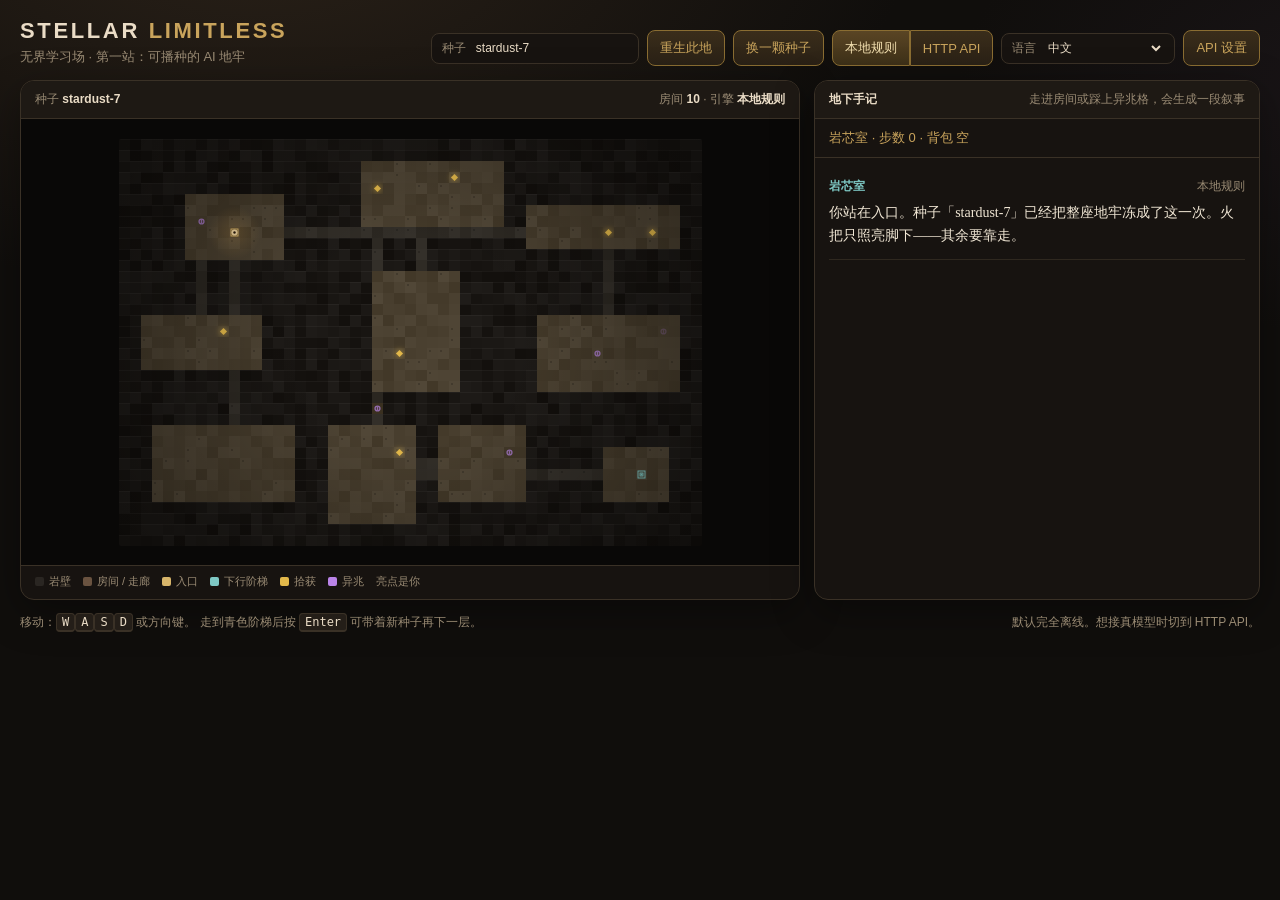
==== index.html @ 94a8e82c "[demo] AI roguelike dungeon generator Seedable BSP rooms+corridors, keyboard exploration, and a loca" ====
<!DOCTYPE html>
<html lang="zh-CN">
<head>
  <meta charset="UTF-8">
  <meta name="viewport" content="width=device-width, initial-scale=1.0">
  <title>星尘地牢 · Stellar Dungeon</title>
  <link rel="stylesheet" href="css/style.css">
</head>
<body>
  <div class="app">
    <header class="top">
      <div class="brand">
        <h1>STELLAR <span>LIMITLESS</span></h1>
        <p>无界学习场 · 第一站：可播种的 AI 地牢</p>
      </div>
      <div class="controls">
        <label class="field">种子
          <input id="seed" type="text" spellcheck="false" autocomplete="off" value="stardust-7">
        </label>
        <button id="regen" type="button">重生此地</button>
        <button id="random-seed" type="button">换一颗种子</button>
        <div class="mode-switch" role="group" aria-label="叙事引擎">
          <button type="button" data-mode="local">本地规则</button>
          <button type="button" data-mode="api">HTTP API</button>
        </div>
        <label class="field">语言
          <select id="lang">
            <option value="zh">中文</option>
            <option value="en">English</option>
            <option value="mix">中英对照</option>
          </select>
        </label>
        <button id="toggle-api" type="button">API 设置</button>
      </div>
    </header>

    <section id="api-panel" hidden>
      <p class="hint">OpenAI 兼容接口：填 Base URL、密钥、模型名。只存在你的浏览器 localStorage，仓库里不会出现密钥。失败时自动回退本地规则引擎。</p>
      <div class="api-grid">
        <label>Base URL
          <input id="api-url" type="url" placeholder="https://api.openai.com/v1">
        </label>
        <label>模型
          <input id="api-model" type="text" placeholder="gpt-4o-mini">
        </label>
        <label style="grid-column: 1 / -1;">API Key
          <input id="api-key" type="password" autocomplete="off" placeholder="sk-… 不会被提交到 git">
        </label>
      </div>
      <div class="api-actions">
        <button id="save-api" type="button">保存到本机</button>
        <span id="api-saved"></span>
      </div>
    </section>

    <main class="stage">
      <section class="map-panel">
        <div class="map-head">
          <span>种子 <strong id="seed-echo">stardust-7</strong></span>
          <span>房间 <strong id="room-count">0</strong> · 引擎 <strong id="engine-label">本地规则</strong></span>
        </div>
        <div class="canvas-wrap">
          <canvas id="dungeon" tabindex="0" aria-label="地牢地图"></canvas>
        </div>
        <div class="legend">
          <span><i class="swatch wall"></i>岩壁</span>
          <span><i class="swatch floor"></i>房间 / 走廊</span>
          <span><i class="swatch enter"></i>入口</span>
          <span><i class="swatch exit"></i>下行阶梯</span>
          <span><i class="swatch item"></i>拾获</span>
          <span><i class="swatch event"></i>异兆</span>
          <span>亮点是你</span>
        </div>
      </section>

      <aside class="story-panel">
        <div class="story-head">
          <strong>地下手记</strong>
          <span>走进房间或踩上异兆格，会生成一段叙事</span>
        </div>
        <div id="status">入口</div>
        <div id="log" aria-live="polite"></div>
      </aside>
    </main>

    <footer class="foot">
      <div>
        移动：<kbd>W</kbd><kbd>A</kbd><kbd>S</kbd><kbd>D</kbd> 或方向键。
        走到青色阶梯后按 <kbd>Enter</kbd> 可带着新种子再下一层。
      </div>
      <div>默认完全离线。想接真模型时切到 HTTP API。</div>
    </footer>
  </div>

  <!-- 不用 ES module：file:// 直接打开就不会被浏览器的跨源规则拦住。 -->
  <script src="js/rng.js"></script>
  <script src="js/dungeon.js"></script>
  <script src="js/llm.js"></script>
  <script src="js/events.js"></script>
  <script src="js/game.js"></script>
</body>
</html>
---- css/style.css ----
:root {
  --bg: #100e0c;
  --panel: #171310;
  --panel-2: #1e1914;
  --ink: #eadcc6;
  --muted: #9a8b74;
  --line: #3a3126;
  --gold: #c9a45c;
  --gold-dim: #8a6d32;
  --teal: #7ec8c4;
  --danger: #c47a62;
  --shadow: 0 12px 40px rgba(0, 0, 0, 0.35);
  font-family: "Segoe UI", "PingFang SC", "Hiragino Sans GB", "Noto Sans SC", "Microsoft YaHei", sans-serif;
}

* { box-sizing: border-box; }
html, body { height: 100%; }
body {
  margin: 0;
  color: var(--ink);
  background:
    radial-gradient(1200px 700px at 20% -10%, #2a2118 0%, transparent 55%),
    radial-gradient(900px 500px at 110% 10%, #1a1518 0%, transparent 50%),
    var(--bg);
}

.app {
  min-height: 100%;
  max-width: 1280px;
  margin: 0 auto;
  padding: 18px 20px 24px;
  display: grid;
  grid-template-rows: auto auto 1fr auto;
  gap: 14px;
}

.top {
  display: flex;
  justify-content: space-between;
  align-items: flex-end;
  gap: 16px;
  flex-wrap: wrap;
}

.brand h1 {
  margin: 0;
  font-size: 22px;
  letter-spacing: 0.12em;
  font-weight: 650;
}
.brand h1 span { color: var(--gold); }
.brand p {
  margin: 4px 0 0;
  color: var(--muted);
  font-size: 13px;
}

.controls {
  display: flex;
  flex-wrap: wrap;
  gap: 8px;
  align-items: center;
}

label.field {
  display: flex;
  align-items: center;
  gap: 8px;
  background: var(--panel);
  border: 1px solid var(--line);
  padding: 6px 10px;
  border-radius: 8px;
  font-size: 12px;
  color: var(--muted);
}
label.field input, label.field select {
  background: transparent;
  border: 0;
  color: var(--ink);
  font: inherit;
  outline: none;
  min-width: 120px;
}

button, .btn {
  appearance: none;
  border: 1px solid var(--gold-dim);
  background: linear-gradient(#3a2d1a, #2a2116);
  color: var(--gold);
  padding: 8px 12px;
  border-radius: 8px;
  cursor: pointer;
  font: inherit;
  font-size: 13px;
}
button:hover { filter: brightness(1.08); }
button.is-on {
  background: linear-gradient(#5a4524, #3d3018);
  color: #f3e0b0;
}

.mode-switch { display: flex; gap: 0; }
.mode-switch button {
  border-radius: 0;
}
.mode-switch button:first-child { border-radius: 8px 0 0 8px; }
.mode-switch button:last-child { border-radius: 0 8px 8px 0; }

.stage {
  display: grid;
  grid-template-columns: minmax(0, 1.4fr) minmax(280px, 0.8fr);
  gap: 14px;
  min-height: 520px;
}

.map-panel, .story-panel {
  background: var(--panel);
  border: 1px solid var(--line);
  border-radius: 14px;
  box-shadow: var(--shadow);
  overflow: hidden;
  display: flex;
  flex-direction: column;
}

.map-head, .story-head {
  display: flex;
  justify-content: space-between;
  gap: 8px;
  padding: 10px 14px;
  border-bottom: 1px solid var(--line);
  color: var(--muted);
  font-size: 12px;
  background: var(--panel-2);
}
.map-head strong, .story-head strong { color: var(--ink); font-weight: 600; }

.canvas-wrap {
  flex: 1;
  display: flex;
  align-items: center;
  justify-content: center;
  background: #090807;
  min-height: 420px;
}
canvas#dungeon {
  image-rendering: pixelated;
  border-radius: 2px;
}

.legend {
  display: flex;
  flex-wrap: wrap;
  gap: 12px;
  padding: 8px 14px 10px;
  color: var(--muted);
  font-size: 11px;
  border-top: 1px solid var(--line);
}
.swatch {
  display: inline-block;
  width: 9px;
  height: 9px;
  border-radius: 2px;
  margin-right: 5px;
  vertical-align: -1px;
}
.swatch.wall { background: #2a2622; }
.swatch.floor { background: #6a5340; }
.swatch.enter { background: #d7b56a; }
.swatch.exit { background: #7ec8c4; }
.swatch.item { background: #e2b84a; }
.swatch.event { background: #ba84e8; }

.story-panel { min-height: 0; }
#status {
  padding: 10px 14px;
  font-size: 13px;
  color: var(--gold);
  border-bottom: 1px solid var(--line);
}
#log {
  flex: 1;
  overflow: auto;
  padding: 10px 14px 16px;
}
.log-entry {
  padding: 10px 0 12px;
  border-bottom: 1px solid rgba(58, 49, 38, 0.7);
}
.log-entry header {
  display: flex;
  justify-content: space-between;
  gap: 8px;
  font-size: 12px;
  margin-bottom: 6px;
}
.log-entry header strong { color: var(--teal); }
.log-meta { color: var(--muted); }
.log-entry p {
  margin: 0;
  font-family: Georgia, "Songti SC", "Noto Serif SC", serif;
  font-size: 14px;
  line-height: 1.65;
  color: #f0e6d4;
  white-space: pre-wrap;
}

#api-panel {
  background: var(--panel);
  border: 1px dashed var(--gold-dim);
  border-radius: 12px;
  padding: 12px 14px;
}
#api-panel[hidden] { display: none !important; }
.api-grid {
  display: grid;
  grid-template-columns: 1fr 1fr;
  gap: 8px;
}
.api-grid label {
  display: flex;
  flex-direction: column;
  gap: 4px;
  font-size: 11px;
  color: var(--muted);
}
.api-grid input {
  background: #0f0d0b;
  border: 1px solid var(--line);
  color: var(--ink);
  padding: 7px 8px;
  border-radius: 6px;
  font: inherit;
}
.api-actions {
  display: flex;
  align-items: center;
  gap: 10px;
  margin-top: 8px;
}
.hint { color: var(--muted); font-size: 12px; margin: 0 0 8px; }
#api-saved { color: var(--teal); font-size: 12px; }

.foot {
  display: flex;
  justify-content: space-between;
  gap: 12px;
  flex-wrap: wrap;
  color: var(--muted);
  font-size: 12px;
}
.foot kbd {
  background: #241e18;
  border: 1px solid var(--line);
  border-bottom-width: 2px;
  padding: 1px 5px;
  border-radius: 4px;
  color: var(--ink);
}

@media (max-width: 920px) {
  .stage { grid-template-columns: 1fr; }
  .canvas-wrap { min-height: 360px; }
}
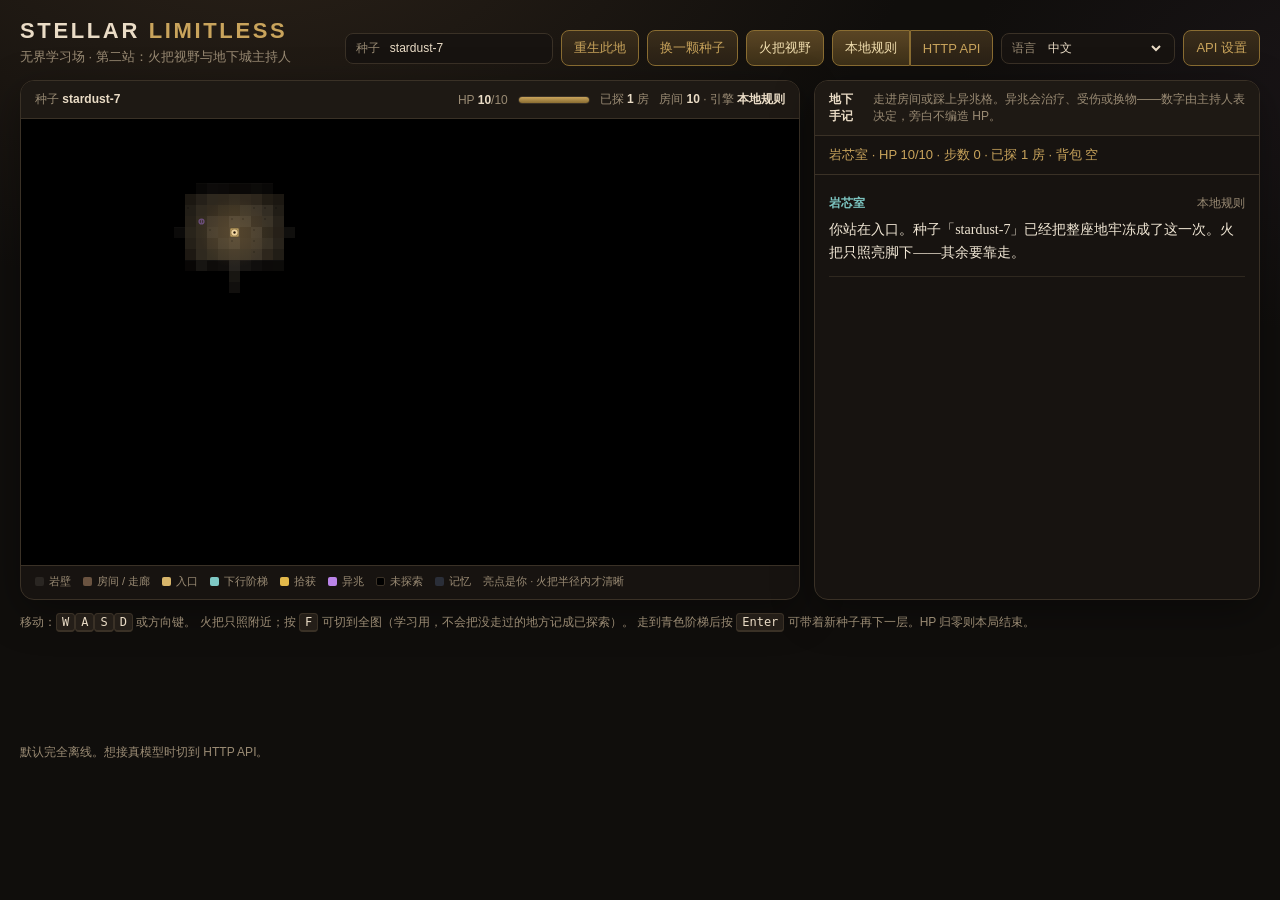
==== commit 0f57bcf3: "[demo] FOV fog and dungeon GM Add torch-radius fog-of-war, HP/inventory runtime state, and a constra" ====
--- a/index.html
+++ b/index.html
@@ -11,7 +11,7 @@
     <header class="top">
       <div class="brand">
         <h1>STELLAR <span>LIMITLESS</span></h1>
-        <p>无界学习场 · 第一站：可播种的 AI 地牢</p>
+        <p>无界学习场 · 第二站：火把视野与地下城主持人</p>
       </div>
       <div class="controls">
         <label class="field">种子
@@ -19,6 +19,7 @@
         </label>
         <button id="regen" type="button">重生此地</button>
         <button id="random-seed" type="button">换一颗种子</button>
+        <button id="toggle-fov" type="button" class="is-on" title="默认：只看见火把半径。点此显示全图（学习/调试）。">火把视野</button>
         <div class="mode-switch" role="group" aria-label="叙事引擎">
           <button type="button" data-mode="local">本地规则</button>
           <button type="button" data-mode="api">HTTP API</button>
@@ -57,10 +58,16 @@
       <section class="map-panel">
         <div class="map-head">
           <span>种子 <strong id="seed-echo">stardust-7</strong></span>
-          <span>房间 <strong id="room-count">0</strong> · 引擎 <strong id="engine-label">本地规则</strong></span>
+          <span class="vitals">
+            <span>HP <strong id="hp-num">10</strong>/10</span>
+            <span class="hp-bar" aria-hidden="true"><i id="hp-fill"></i></span>
+            <span>已探 <strong id="visited-count">0</strong> 房</span>
+            <span>房间 <strong id="room-count">0</strong> · 引擎 <strong id="engine-label">本地规则</strong></span>
+          </span>
         </div>
         <div class="canvas-wrap">
           <canvas id="dungeon" tabindex="0" aria-label="地牢地图"></canvas>
+          <div id="run-banner" class="run-banner" hidden></div>
         </div>
         <div class="legend">
           <span><i class="swatch wall"></i>岩壁</span>
@@ -69,14 +76,16 @@
           <span><i class="swatch exit"></i>下行阶梯</span>
           <span><i class="swatch item"></i>拾获</span>
           <span><i class="swatch event"></i>异兆</span>
-          <span>亮点是你</span>
+          <span><i class="swatch unseen"></i>未探索</span>
+          <span><i class="swatch memory"></i>记忆</span>
+          <span>亮点是你 · 火把半径内才清晰</span>
         </div>
       </section>
 
       <aside class="story-panel">
         <div class="story-head">
           <strong>地下手记</strong>
-          <span>走进房间或踩上异兆格，会生成一段叙事</span>
+          <span>走进房间或踩上异兆格。异兆会治疗、受伤或换物——数字由主持人表决定，旁白不编造 HP。</span>
         </div>
         <div id="status">入口</div>
         <div id="log" aria-live="polite"></div>
@@ -86,7 +95,8 @@
     <footer class="foot">
       <div>
         移动：<kbd>W</kbd><kbd>A</kbd><kbd>S</kbd><kbd>D</kbd> 或方向键。
-        走到青色阶梯后按 <kbd>Enter</kbd> 可带着新种子再下一层。
+        火把只照附近；按 <kbd>F</kbd> 可切到全图（学习用，不会把没走过的地方记成已探索）。
+        走到青色阶梯后按 <kbd>Enter</kbd> 可带着新种子再下一层。HP 归零则本局结束。
       </div>
       <div>默认完全离线。想接真模型时切到 HTTP API。</div>
     </footer>
@@ -95,7 +105,9 @@
   <!-- 不用 ES module：file:// 直接打开就不会被浏览器的跨源规则拦住。 -->
   <script src="js/rng.js"></script>
   <script src="js/dungeon.js"></script>
+  <script src="js/fov.js"></script>
   <script src="js/llm.js"></script>
+  <script src="js/gm.js"></script>
   <script src="js/events.js"></script>
   <script src="js/game.js"></script>
 </body>
--- a/css/style.css
+++ b/css/style.css
@@ -140,8 +140,9 @@
   display: flex;
   align-items: center;
   justify-content: center;
-  background: #090807;
+  background: #000000;
   min-height: 420px;
+  position: relative;
 }
 canvas#dungeon {
   image-rendering: pixelated;
@@ -171,6 +172,52 @@
 .swatch.exit { background: #7ec8c4; }
 .swatch.item { background: #e2b84a; }
 .swatch.event { background: #ba84e8; }
+.swatch.unseen { background: #000; border: 1px solid #3a3126; }
+.swatch.memory { background: #2a2e38; }
+
+.vitals {
+  display: flex;
+  flex-wrap: wrap;
+  gap: 10px;
+  align-items: center;
+  justify-content: flex-end;
+}
+.hp-bar {
+  width: 72px;
+  height: 8px;
+  background: #2a1c14;
+  border: 1px solid var(--line);
+  border-radius: 4px;
+  overflow: hidden;
+  display: inline-block;
+  vertical-align: middle;
+}
+.hp-bar i {
+  display: block;
+  height: 100%;
+  width: 100%;
+  background: linear-gradient(#c9a45c, #8a6d32);
+}
+.hp-bar i.is-ok { background: linear-gradient(#c9a45c, #8a6d32); }
+.hp-bar i.is-low { background: linear-gradient(#c47a62, #6a2018); }
+
+.run-banner {
+  position: absolute;
+  left: 50%;
+  top: 50%;
+  transform: translate(-50%, -50%);
+  background: rgba(20, 10, 8, 0.92);
+  border: 1px solid var(--danger);
+  color: #f0d0c4;
+  padding: 12px 16px;
+  border-radius: 10px;
+  font-size: 14px;
+  pointer-events: none;
+  max-width: 80%;
+  text-align: center;
+}
+.run-banner[hidden] { display: none !important; }
+.run-banner.is-dead { box-shadow: 0 0 24px rgba(196, 122, 98, 0.25); }
 
 .story-panel { min-height: 0; }
 #status {
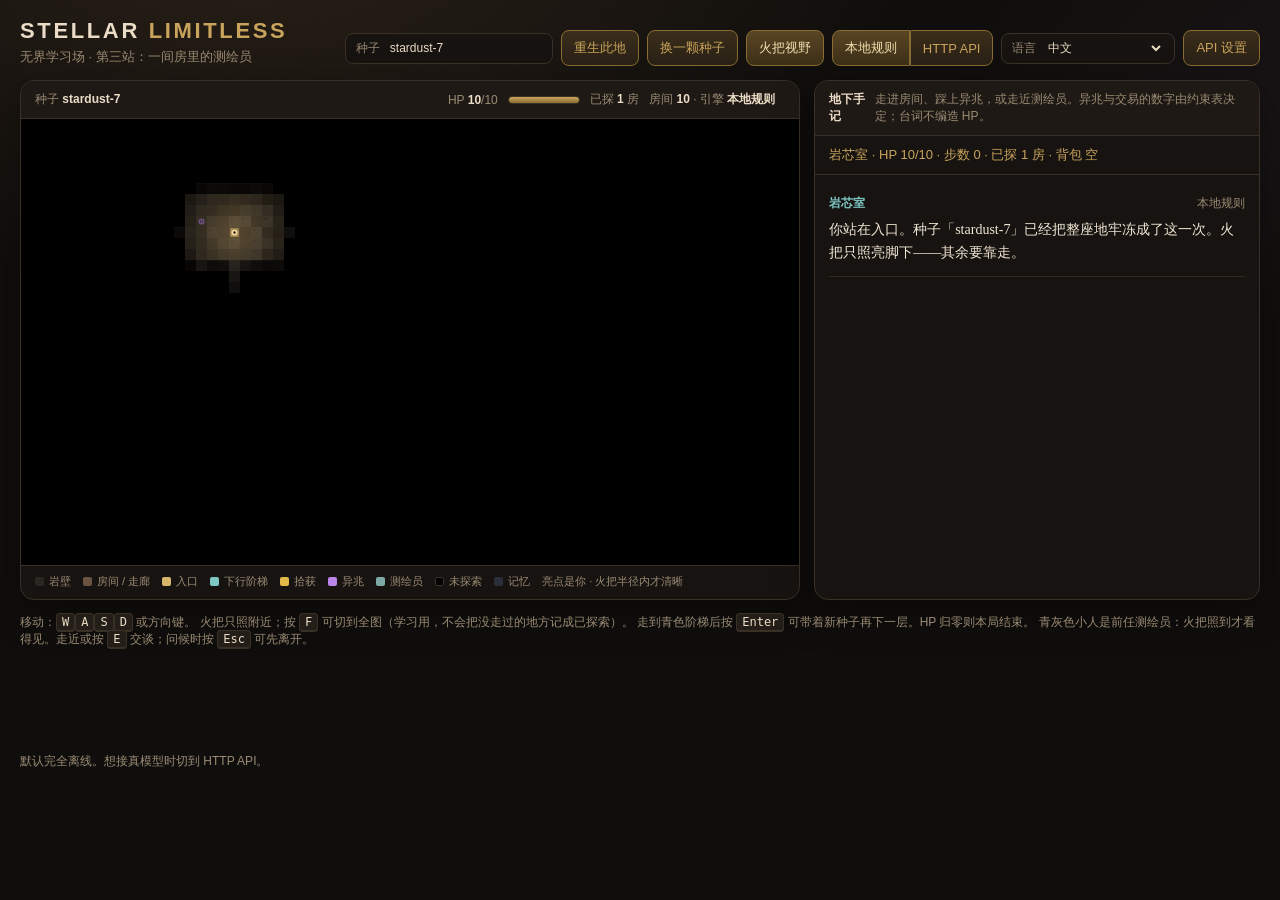
==== commit 330828de: "[demo] NPC dialogue state machine One-room surveyor NPC with a table-driven talk FSM. LLM writes lin" ====
--- a/index.html
+++ b/index.html
@@ -11,7 +11,7 @@
     <header class="top">
       <div class="brand">
         <h1>STELLAR <span>LIMITLESS</span></h1>
-        <p>无界学习场 · 第二站：火把视野与地下城主持人</p>
+        <p>无界学习场 · 第三站：一间房里的测绘员</p>
       </div>
       <div class="controls">
         <label class="field">种子
@@ -63,6 +63,7 @@
             <span class="hp-bar" aria-hidden="true"><i id="hp-fill"></i></span>
             <span>已探 <strong id="visited-count">0</strong> 房</span>
             <span>房间 <strong id="room-count">0</strong> · 引擎 <strong id="engine-label">本地规则</strong></span>
+            <span id="npc-hint"></span>
           </span>
         </div>
         <div class="canvas-wrap">
@@ -76,6 +77,7 @@
           <span><i class="swatch exit"></i>下行阶梯</span>
           <span><i class="swatch item"></i>拾获</span>
           <span><i class="swatch event"></i>异兆</span>
+          <span><i class="swatch npc"></i>测绘员</span>
           <span><i class="swatch unseen"></i>未探索</span>
           <span><i class="swatch memory"></i>记忆</span>
           <span>亮点是你 · 火把半径内才清晰</span>
@@ -85,9 +87,18 @@
       <aside class="story-panel">
         <div class="story-head">
           <strong>地下手记</strong>
-          <span>走进房间或踩上异兆格。异兆会治疗、受伤或换物——数字由主持人表决定，旁白不编造 HP。</span>
+          <span>走进房间、踩上异兆，或走近测绘员。异兆与交易的数字由约束表决定；台词不编造 HP。</span>
         </div>
         <div id="status">入口</div>
+        <div id="talk-panel" class="talk-panel" hidden>
+          <div class="talk-head">
+            <strong id="talk-who">灰岩 · 前任测绘员</strong>
+            <span id="talk-state">问候</span>
+          </div>
+          <p id="talk-line"></p>
+          <div id="talk-options"></div>
+          <p class="talk-hint">选项来自状态表。他不能跳状态、不能改 HP、不能发明表外的物品。</p>
+        </div>
         <div id="log" aria-live="polite"></div>
       </aside>
     </main>
@@ -97,6 +108,7 @@
         移动：<kbd>W</kbd><kbd>A</kbd><kbd>S</kbd><kbd>D</kbd> 或方向键。
         火把只照附近；按 <kbd>F</kbd> 可切到全图（学习用，不会把没走过的地方记成已探索）。
         走到青色阶梯后按 <kbd>Enter</kbd> 可带着新种子再下一层。HP 归零则本局结束。
+        青灰色小人是前任测绘员：火把照到才看得见。走近或按 <kbd>E</kbd> 交谈；问候时按 <kbd>Esc</kbd> 可先离开。
       </div>
       <div>默认完全离线。想接真模型时切到 HTTP API。</div>
     </footer>
@@ -108,6 +120,7 @@
   <script src="js/fov.js"></script>
   <script src="js/llm.js"></script>
   <script src="js/gm.js"></script>
+  <script src="js/npc.js"></script>
   <script src="js/events.js"></script>
   <script src="js/game.js"></script>
 </body>
--- a/css/style.css
+++ b/css/style.css
@@ -172,8 +172,10 @@
 .swatch.exit { background: #7ec8c4; }
 .swatch.item { background: #e2b84a; }
 .swatch.event { background: #ba84e8; }
+.swatch.npc { background: #7ea8a4; }
 .swatch.unseen { background: #000; border: 1px solid #3a3126; }
 .swatch.memory { background: #2a2e38; }
+#npc-hint { color: #7ea8a4; }
 
 .vitals {
   display: flex;
@@ -226,6 +228,55 @@
   color: var(--gold);
   border-bottom: 1px solid var(--line);
 }
+
+.talk-panel {
+  padding: 10px 14px 12px;
+  border-bottom: 1px solid var(--line);
+  background: #1a1612;
+}
+.talk-panel[hidden] { display: none !important; }
+.talk-head {
+  display: flex;
+  justify-content: space-between;
+  gap: 8px;
+  font-size: 12px;
+  margin-bottom: 8px;
+  color: var(--muted);
+}
+.talk-head strong { color: var(--teal); }
+#talk-line {
+  margin: 0 0 10px;
+  font-family: Georgia, "Songti SC", "Noto Serif SC", serif;
+  font-size: 14px;
+  line-height: 1.65;
+  color: #f0e6d4;
+  white-space: pre-wrap;
+}
+#talk-options {
+  display: flex;
+  flex-wrap: wrap;
+  gap: 6px;
+}
+#talk-options button,
+button.talk-opt {
+  font-size: 12px;
+  padding: 6px 10px;
+  border-color: #4a6a66;
+  background: linear-gradient(#243330, #1a2422);
+  color: #c5ddd8;
+}
+#talk-options button:hover { filter: brightness(1.1); }
+#talk-options button:disabled {
+  opacity: 0.45;
+  cursor: not-allowed;
+  filter: none;
+}
+.talk-hint {
+  margin: 8px 0 0;
+  font-size: 11px;
+  color: var(--muted);
+}
+
 #log {
   flex: 1;
   overflow: auto;
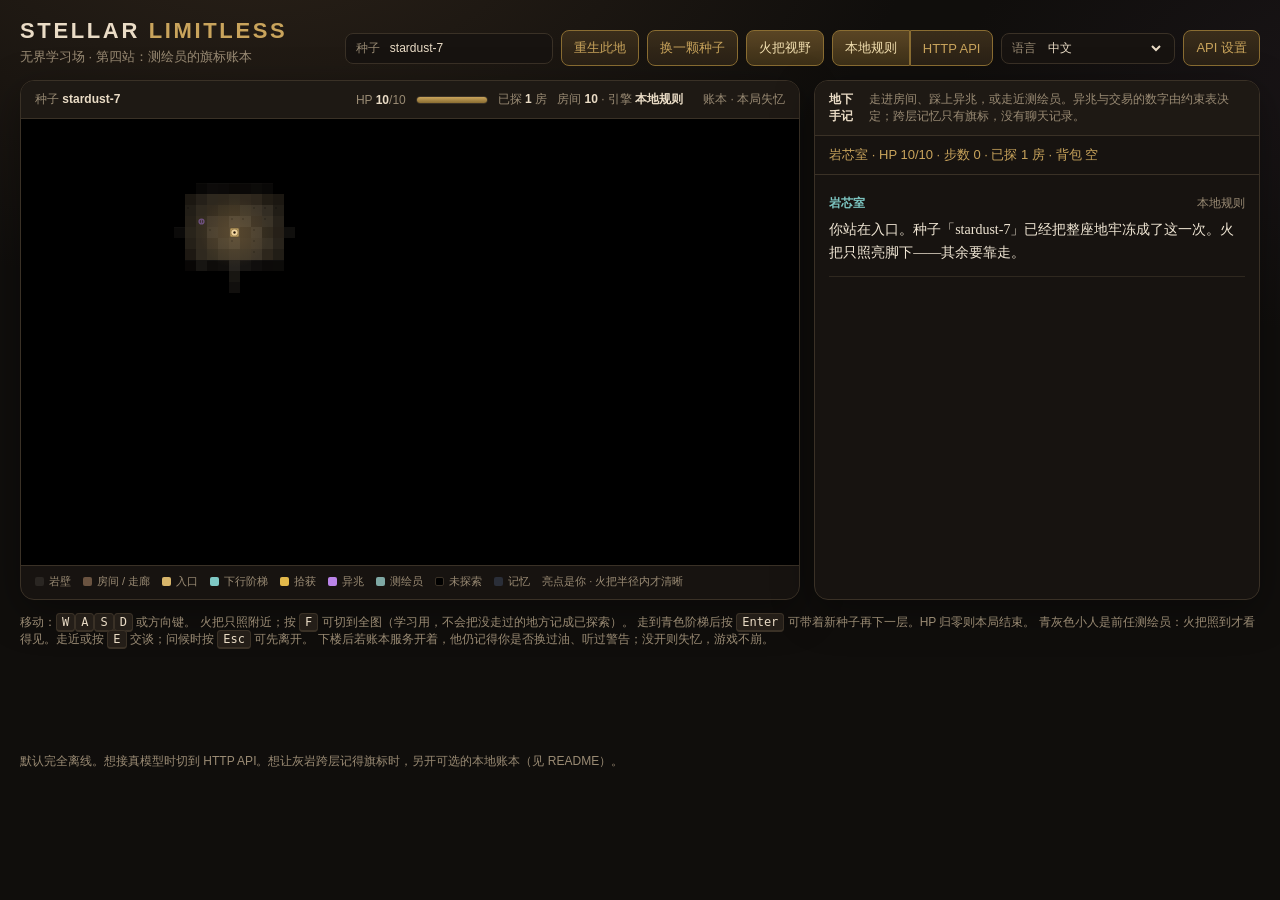
==== commit 3926fbea: "[demo] NPC constrained memory ledger Optional FastAPI flag table (met/traded/warned/last_state) keye" ====
--- a/index.html
+++ b/index.html
@@ -11,7 +11,7 @@
     <header class="top">
       <div class="brand">
         <h1>STELLAR <span>LIMITLESS</span></h1>
-        <p>无界学习场 · 第三站：一间房里的测绘员</p>
+        <p>无界学习场 · 第四站：测绘员的旗标账本</p>
       </div>
       <div class="controls">
         <label class="field">种子
@@ -64,6 +64,7 @@
             <span>已探 <strong id="visited-count">0</strong> 房</span>
             <span>房间 <strong id="room-count">0</strong> · 引擎 <strong id="engine-label">本地规则</strong></span>
             <span id="npc-hint"></span>
+            <span id="ledger-hint" title="本地旗标账本。没开也能玩，他会失忆。">账本 · …</span>
           </span>
         </div>
         <div class="canvas-wrap">
@@ -87,7 +88,7 @@
       <aside class="story-panel">
         <div class="story-head">
           <strong>地下手记</strong>
-          <span>走进房间、踩上异兆，或走近测绘员。异兆与交易的数字由约束表决定；台词不编造 HP。</span>
+          <span>走进房间、踩上异兆，或走近测绘员。异兆与交易的数字由约束表决定；跨层记忆只有旗标，没有聊天记录。</span>
         </div>
         <div id="status">入口</div>
         <div id="talk-panel" class="talk-panel" hidden>
@@ -97,7 +98,7 @@
           </div>
           <p id="talk-line"></p>
           <div id="talk-options"></div>
-          <p class="talk-hint">选项来自状态表。他不能跳状态、不能改 HP、不能发明表外的物品。</p>
+          <p class="talk-hint">选项来自状态表。记忆只有旗标（见过面 / 交易过 / 警告过 / 上次停在哪一态），没有聊天记录。</p>
         </div>
         <div id="log" aria-live="polite"></div>
       </aside>
@@ -109,8 +110,9 @@
         火把只照附近；按 <kbd>F</kbd> 可切到全图（学习用，不会把没走过的地方记成已探索）。
         走到青色阶梯后按 <kbd>Enter</kbd> 可带着新种子再下一层。HP 归零则本局结束。
         青灰色小人是前任测绘员：火把照到才看得见。走近或按 <kbd>E</kbd> 交谈；问候时按 <kbd>Esc</kbd> 可先离开。
+        下楼后若账本服务开着，他仍记得你是否换过油、听过警告；没开则失忆，游戏不崩。
       </div>
-      <div>默认完全离线。想接真模型时切到 HTTP API。</div>
+      <div>默认完全离线。想接真模型时切到 HTTP API。想让灰岩跨层记得旗标时，另开可选的本地账本（见 README）。</div>
     </footer>
   </div>
 
@@ -120,6 +122,7 @@
   <script src="js/fov.js"></script>
   <script src="js/llm.js"></script>
   <script src="js/gm.js"></script>
+  <script src="js/memory.js"></script>
   <script src="js/npc.js"></script>
   <script src="js/events.js"></script>
   <script src="js/game.js"></script>
--- a/css/style.css
+++ b/css/style.css
@@ -276,6 +276,8 @@
   font-size: 11px;
   color: var(--muted);
 }
+#ledger-hint.is-on { color: var(--teal); }
+#ledger-hint.is-off { color: var(--muted); }
 
 #log {
   flex: 1;
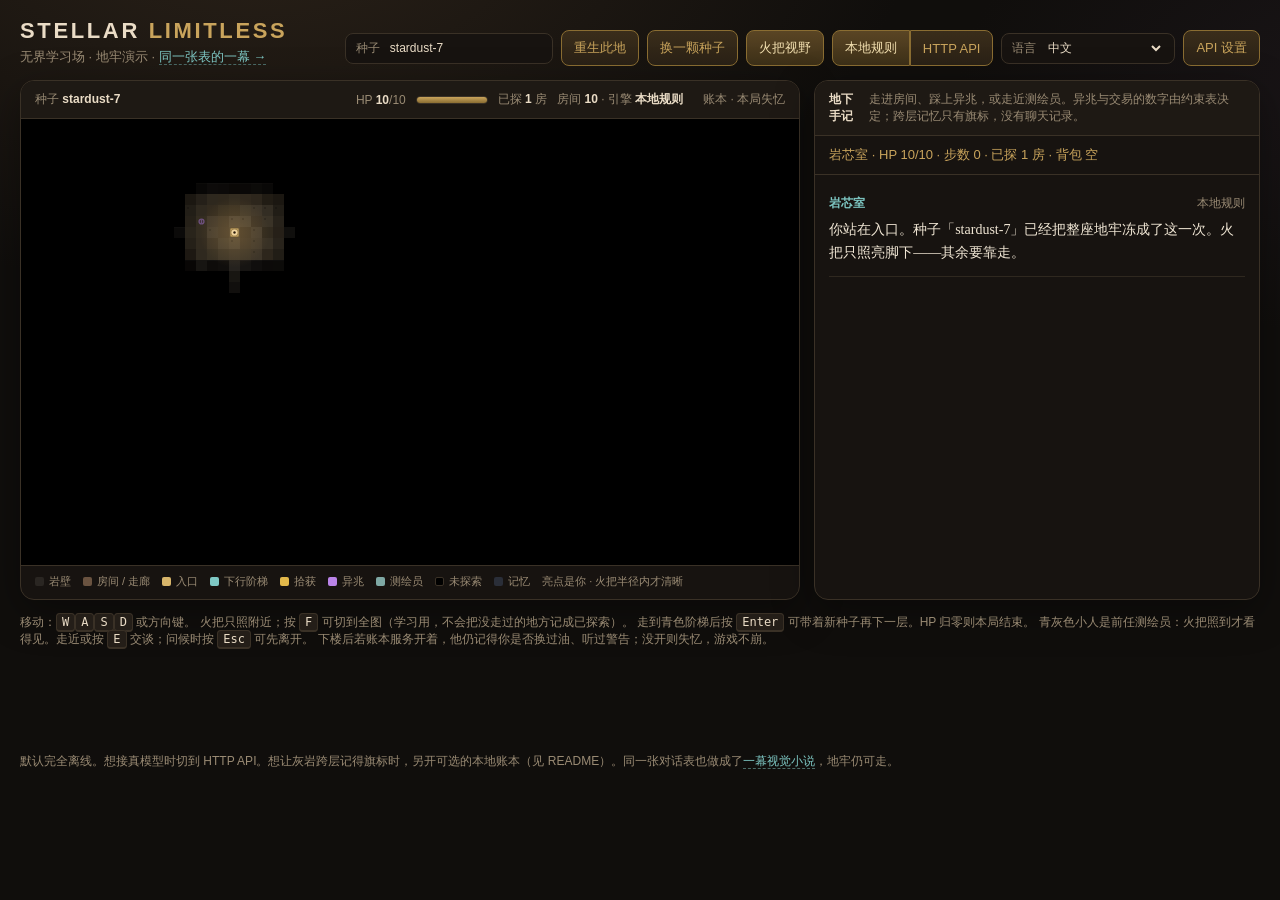
==== commit eff4fc40: "[demo] visual novel scene from NPC table Extract the shared Huiyan FSM into js/npc-table.js so the d" ====
--- a/index.html
+++ b/index.html
@@ -11,7 +11,7 @@
     <header class="top">
       <div class="brand">
         <h1>STELLAR <span>LIMITLESS</span></h1>
-        <p>无界学习场 · 第四站：测绘员的旗标账本</p>
+        <p>无界学习场 · 地牢演示 · <a class="scene-link" href="vn.html">同一张表的一幕 →</a></p>
       </div>
       <div class="controls">
         <label class="field">种子
@@ -112,7 +112,7 @@
         青灰色小人是前任测绘员：火把照到才看得见。走近或按 <kbd>E</kbd> 交谈；问候时按 <kbd>Esc</kbd> 可先离开。
         下楼后若账本服务开着，他仍记得你是否换过油、听过警告；没开则失忆，游戏不崩。
       </div>
-      <div>默认完全离线。想接真模型时切到 HTTP API。想让灰岩跨层记得旗标时，另开可选的本地账本（见 README）。</div>
+      <div>默认完全离线。想接真模型时切到 HTTP API。想让灰岩跨层记得旗标时，另开可选的本地账本（见 README）。同一张对话表也做成了<a class="scene-link" href="vn.html">一幕视觉小说</a>，地牢仍可走。</div>
     </footer>
   </div>
 
@@ -123,6 +123,7 @@
   <script src="js/llm.js"></script>
   <script src="js/gm.js"></script>
   <script src="js/memory.js"></script>
+  <script src="js/npc-table.js"></script>
   <script src="js/npc.js"></script>
   <script src="js/events.js"></script>
   <script src="js/game.js"></script>
--- a/css/style.css
+++ b/css/style.css
@@ -363,3 +363,53 @@
   .stage { grid-template-columns: 1fr; }
   .canvas-wrap { min-height: 360px; }
 }
+
+.scene-link {
+  color: var(--teal);
+  text-decoration: none;
+  border-bottom: 1px dashed #4a6a66;
+}
+.scene-link:hover { color: #c5ddd8; }
+
+.vn-app { grid-template-rows: auto auto 1fr auto; }
+.vn-stage { min-height: 560px; }
+.vn-figure-wrap {
+  min-height: 460px;
+  background:
+    radial-gradient(600px 320px at 40% 40%, #2a2118 0%, transparent 60%),
+    #000;
+}
+canvas#vn-figure {
+  display: block;
+  width: 100%;
+  height: 100%;
+}
+.vn-caption {
+  position: absolute;
+  left: 14px;
+  bottom: 10px;
+  font-size: 11px;
+  color: var(--muted);
+  letter-spacing: 0.04em;
+}
+.vn-talk .talk-panel { border-bottom: 0; flex: 1; }
+.vn-status {
+  display: flex;
+  flex-direction: column;
+  gap: 4px;
+}
+.vn-status strong { color: var(--ink); font-weight: 600; }
+.talk-meta {
+  margin: -4px 0 10px;
+  font-size: 11px;
+  color: var(--muted);
+}
+code {
+  font-family: ui-monospace, "SF Mono", Menlo, Consolas, monospace;
+  font-size: 0.92em;
+  color: #d7b56a;
+}
+
+@media (max-width: 920px) {
+  .vn-figure-wrap { min-height: 320px; }
+}
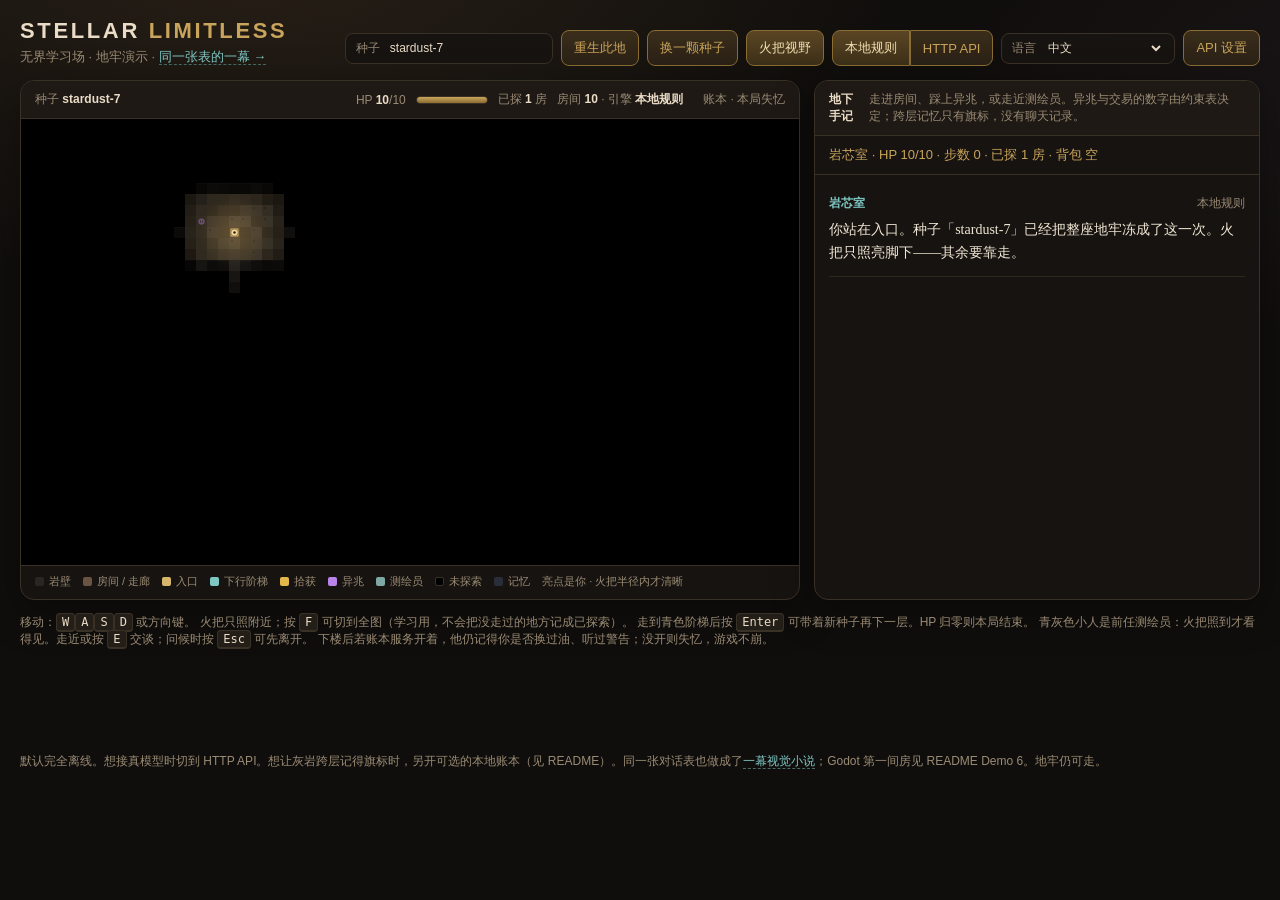
==== commit 4c21c8f1: "[demo] Godot 4 hello Huiyan table Add a tiny Godot 4 project with one room: Polygon2D silhouette, op" ====
--- a/index.html
+++ b/index.html
@@ -112,7 +112,7 @@
         青灰色小人是前任测绘员：火把照到才看得见。走近或按 <kbd>E</kbd> 交谈；问候时按 <kbd>Esc</kbd> 可先离开。
         下楼后若账本服务开着，他仍记得你是否换过油、听过警告；没开则失忆，游戏不崩。
       </div>
-      <div>默认完全离线。想接真模型时切到 HTTP API。想让灰岩跨层记得旗标时，另开可选的本地账本（见 README）。同一张对话表也做成了<a class="scene-link" href="vn.html">一幕视觉小说</a>，地牢仍可走。</div>
+      <div>默认完全离线。想接真模型时切到 HTTP API。想让灰岩跨层记得旗标时，另开可选的本地账本（见 README）。同一张对话表也做成了<a class="scene-link" href="vn.html">一幕视觉小说</a>；Godot 第一间房见 README Demo 6。地牢仍可走。</div>
     </footer>
   </div>
 
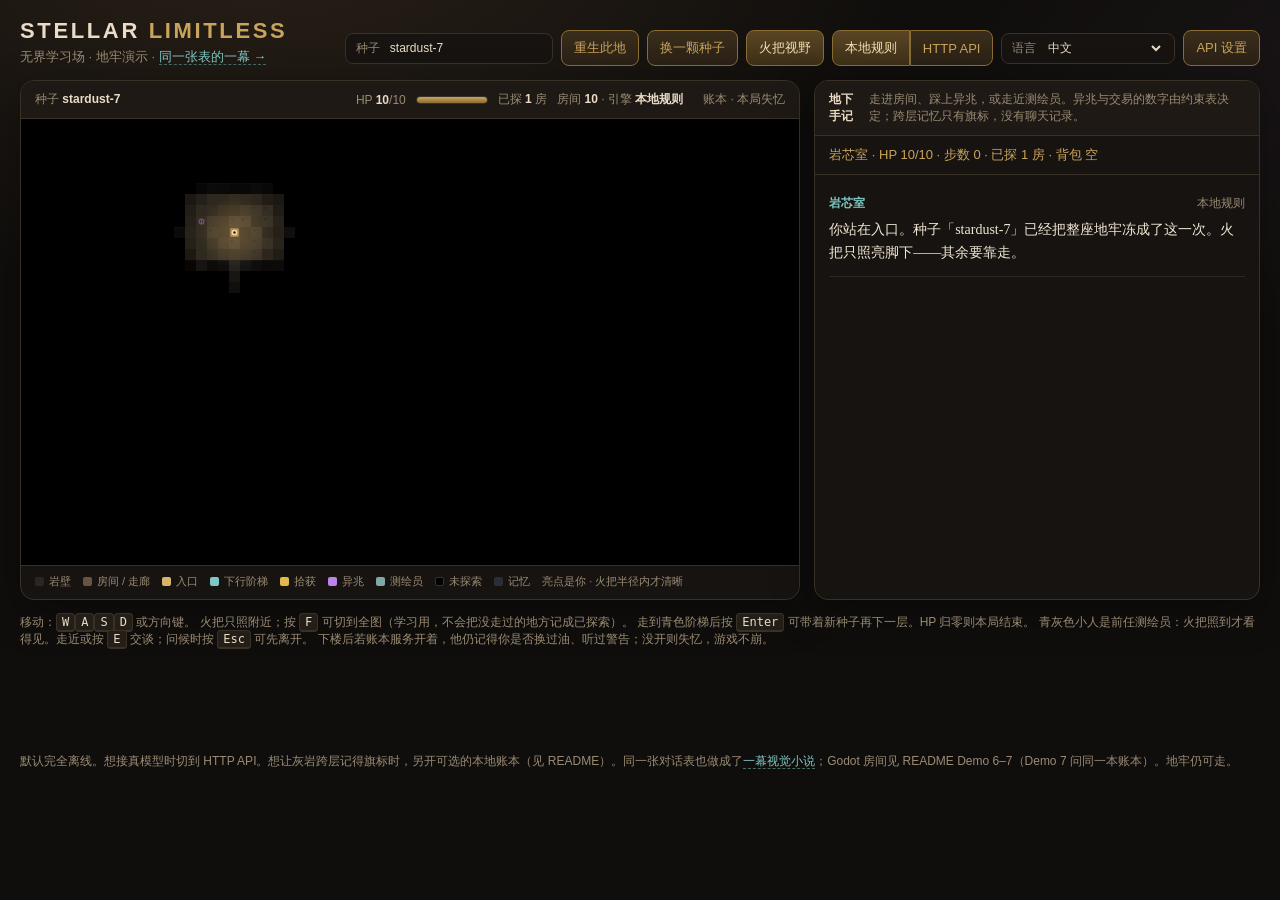
==== commit 270bb098: "[demo] Godot talks to flag ledger Keep the Demo 6 room and table. HTTPRequest GETs/POSTs met, traded" ====
--- a/index.html
+++ b/index.html
@@ -112,7 +112,7 @@
         青灰色小人是前任测绘员：火把照到才看得见。走近或按 <kbd>E</kbd> 交谈；问候时按 <kbd>Esc</kbd> 可先离开。
         下楼后若账本服务开着，他仍记得你是否换过油、听过警告；没开则失忆，游戏不崩。
       </div>
-      <div>默认完全离线。想接真模型时切到 HTTP API。想让灰岩跨层记得旗标时，另开可选的本地账本（见 README）。同一张对话表也做成了<a class="scene-link" href="vn.html">一幕视觉小说</a>；Godot 第一间房见 README Demo 6。地牢仍可走。</div>
+      <div>默认完全离线。想接真模型时切到 HTTP API。想让灰岩跨层记得旗标时，另开可选的本地账本（见 README）。同一张对话表也做成了<a class="scene-link" href="vn.html">一幕视觉小说</a>；Godot 房间见 README Demo 6–7（Demo 7 问同一本账本）。地牢仍可走。</div>
     </footer>
   </div>
 
